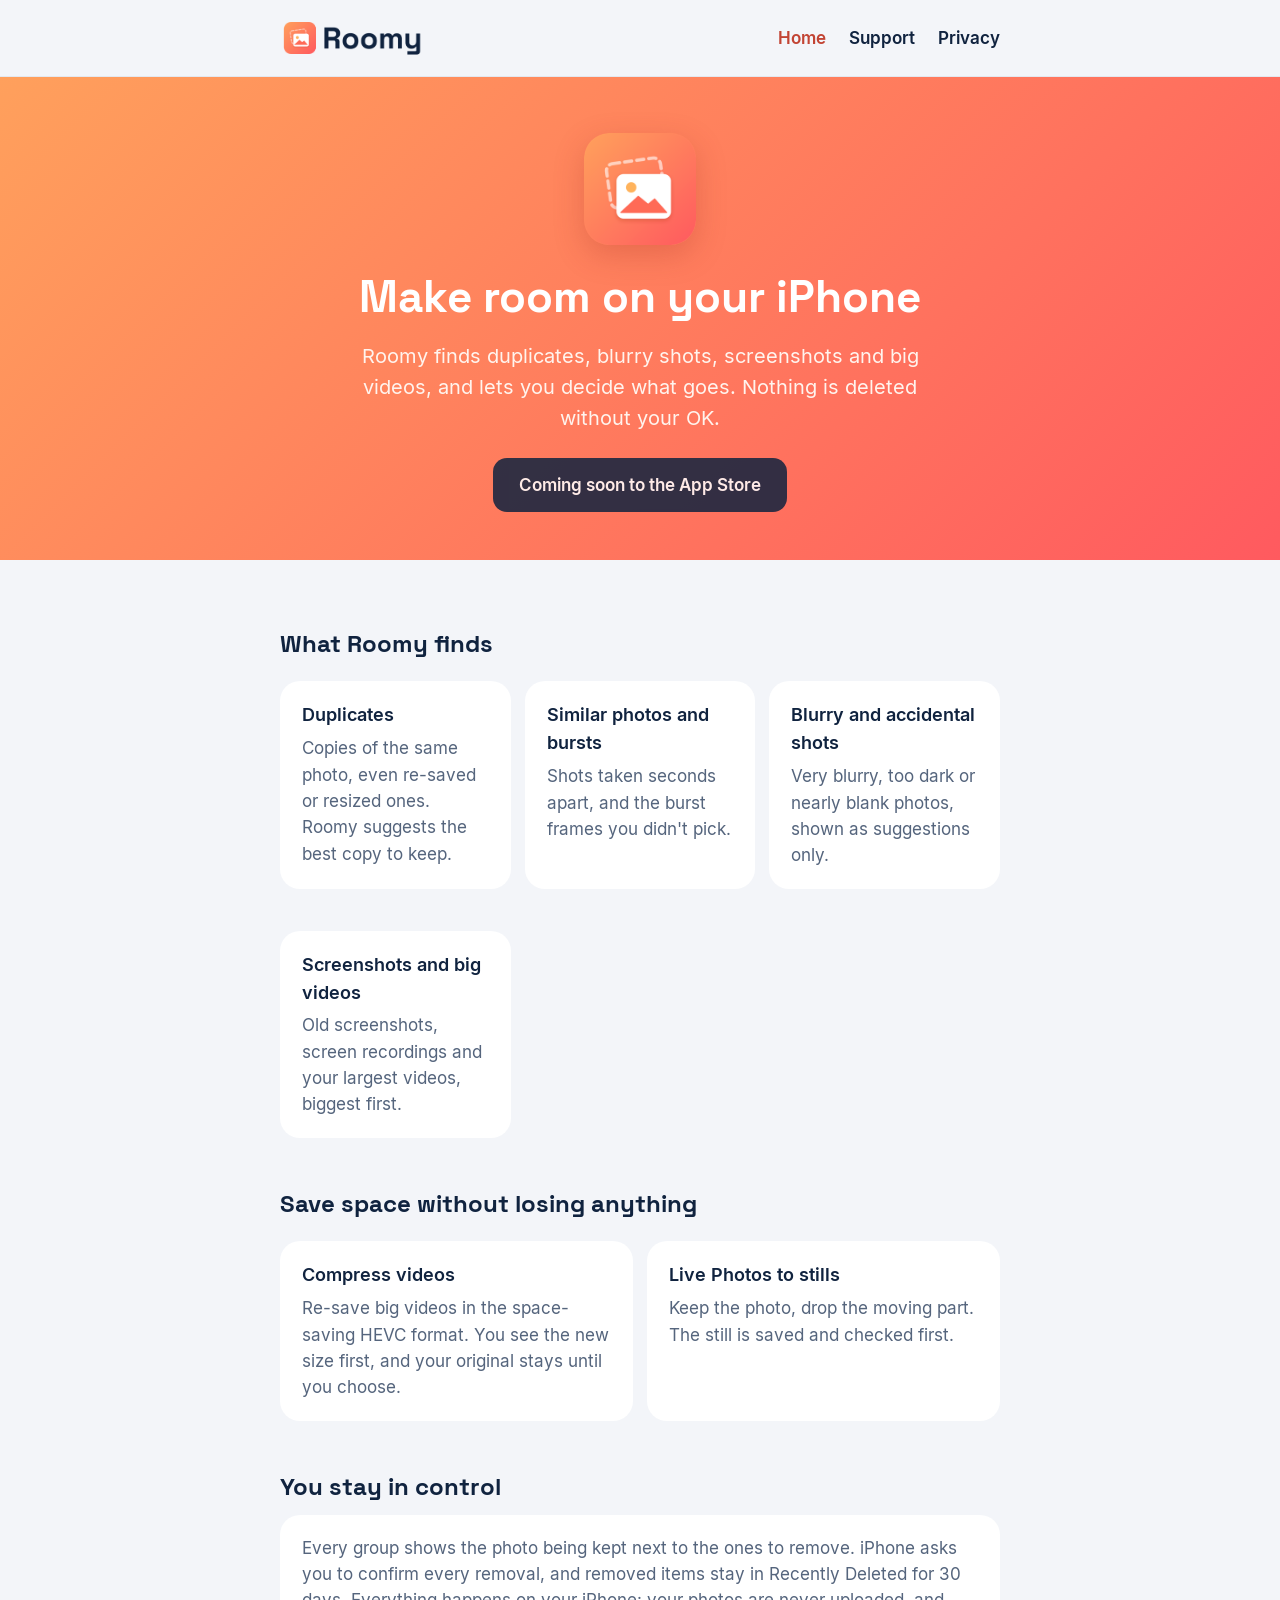
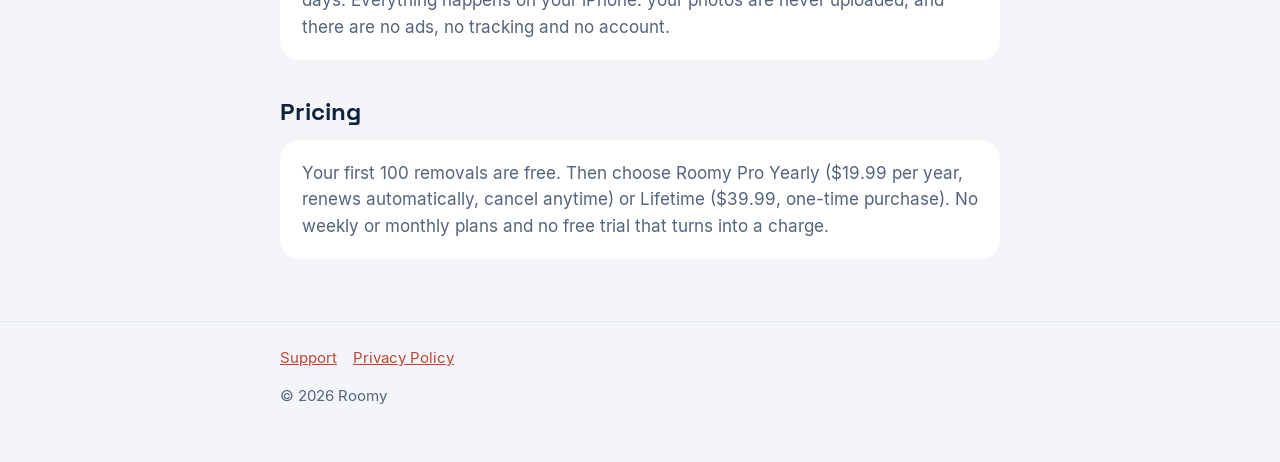
==== index.html @ 8ba1b9de "Roomy website: home, privacy policy, support Co-Authored-By: Claude Opus 5.5 <noreply@anthropic.com>" ====
<!doctype html>
<html lang="en">
<head>
  <meta charset="utf-8">
  <meta name="viewport" content="width=device-width, initial-scale=1">
  <title>Roomy: photo and video cleaner for iPhone</title>
  <meta name="description" content="Roomy finds duplicates, blurry shots, screenshots and big videos on your iPhone, and lets you decide what goes. Everything stays on your iPhone.">
  <link rel="icon" href="assets/favicon.png">
  <link rel="apple-touch-icon" href="assets/apple-touch-icon.png">
  <link rel="stylesheet" href="style.css">
</head>
<body>
  <header class="site">
    <div class="wrap">
      <a href="./"><img class="logo-light" src="assets/logo-navy.png" alt="Roomy"><img class="logo-dark" src="assets/logo-white.png" alt="Roomy"></a>
      <nav aria-label="Main">
        <a href="./" aria-current="page">Home</a>
        <a href="support.html">Support</a>
        <a href="privacy.html">Privacy</a>
      </nav>
    </div>
  </header>

  <section class="hero">
    <div class="wrap">
      <img src="assets/mark-256.png" alt="" width="112" height="112">
      <h1>Make room on your iPhone</h1>
      <p>Roomy finds duplicates, blurry shots, screenshots and big videos, and lets you decide what goes. Nothing is deleted without your OK.</p>
      <!-- TODO: replace with the App Store link and Apple's official badge once the app is live. -->
      <a class="button" href="#" aria-disabled="true">Coming soon to the App Store</a>
    </div>
  </section>

  <main>
    <div class="wrap">
      <h2>What Roomy finds</h2>
      <div class="grid">
        <div class="card"><h3>Duplicates</h3><p>Copies of the same photo, even re-saved or resized ones. Roomy suggests the best copy to keep.</p></div>
        <div class="card"><h3>Similar photos and bursts</h3><p>Shots taken seconds apart, and the burst frames you didn't pick.</p></div>
        <div class="card"><h3>Blurry and accidental shots</h3><p>Very blurry, too dark or nearly blank photos, shown as suggestions only.</p></div>
        <div class="card"><h3>Screenshots and big videos</h3><p>Old screenshots, screen recordings and your largest videos, biggest first.</p></div>
      </div>

      <h2>Save space without losing anything</h2>
      <div class="grid">
        <div class="card"><h3>Compress videos</h3><p>Re-save big videos in the space-saving HEVC format. You see the new size first, and your original stays until you choose.</p></div>
        <div class="card"><h3>Live Photos to stills</h3><p>Keep the photo, drop the moving part. The still is saved and checked first.</p></div>
      </div>

      <h2>You stay in control</h2>
      <div class="card">
        <p>Every group shows the photo being kept next to the ones to remove. iPhone asks you to confirm every removal, and removed items stay in Recently Deleted for 30 days. Everything happens on your iPhone: your photos are never uploaded, and there are no ads, no tracking and no account.</p>
      </div>

      <h2>Pricing</h2>
      <div class="card">
        <p>Your first 100 removals are free. Then choose Roomy Pro Yearly ($19.99 per year, renews automatically, cancel anytime) or Lifetime ($39.99, one-time purchase). No weekly or monthly plans and no free trial that turns into a charge.</p>
      </div>
    </div>
  </main>

  <footer class="site">
    <div class="wrap">
      <a href="support.html">Support</a><a href="privacy.html">Privacy Policy</a>
      <p>© 2026 Roomy</p>
    </div>
  </footer>
</body>
</html>
---- style.css ----
/* Roomy website. Fonts are served from this site (no third-party requests). */
@font-face { font-family: "Inter"; src: url("assets/Inter-Regular.ttf") format("truetype"); font-weight: 400; font-display: swap; }
@font-face { font-family: "Inter"; src: url("assets/Inter-SemiBold.ttf") format("truetype"); font-weight: 600; font-display: swap; }
@font-face { font-family: "Space Grotesk"; src: url("assets/SpaceGrotesk-Bold.ttf") format("truetype"); font-weight: 700; font-display: swap; }

:root {
  --navy: #10233F;
  --coral: #C94A36;
  --coral-text: #C24434;
  --coral-a: #FFA05C;
  --coral-b: #FF5A5F;
  --bg: #F3F5F9;
  --card: #FFFFFF;
  --ink: #10233F;
  --ink-2: #55657D;
  --line: #E3E8F0;
}
@media (prefers-color-scheme: dark) {
  :root { --bg: #0A1628; --card: #15263F; --ink: #EEF2F8; --ink-2: #A3B1C6; --line: #263A55; --coral-text: #FF9470; }
}

* { box-sizing: border-box; }
html { -webkit-text-size-adjust: 100%; }
body {
  margin: 0;
  font-family: "Inter", -apple-system, BlinkMacSystemFont, "Segoe UI", sans-serif;
  font-size: 17px;
  line-height: 1.55;
  color: var(--ink);
  background: var(--bg);
}
a { color: var(--coral-text); }
a:focus-visible, button:focus-visible { outline: 3px solid var(--coral-text); outline-offset: 2px; border-radius: 6px; }

.wrap { max-width: 760px; margin: 0 auto; padding: 0 20px; }

header.site {
  padding: 18px 0;
  border-bottom: 1px solid var(--line);
}
header.site .wrap { display: flex; align-items: center; justify-content: space-between; gap: 16px; flex-wrap: wrap; }
header.site img { height: 40px; width: auto; display: block; }
.logo-dark { display: none !important; }
@media (prefers-color-scheme: dark) {
  .logo-light { display: none !important; }
  .logo-dark { display: block !important; }
}
nav a { margin-left: 18px; font-weight: 600; text-decoration: none; color: var(--ink); }
nav a:first-child { margin-left: 0; }
nav a[aria-current="page"] { color: var(--coral-text); }

.hero {
  background: linear-gradient(135deg, var(--coral-a), var(--coral-b));
  color: #fff;
  padding: 56px 0 48px;
  text-align: center;
}
.hero img { width: 112px; height: 112px; border-radius: 25px; box-shadow: 0 10px 30px rgba(158, 42, 30, 0.25); }
h1, h2 { font-family: "Space Grotesk", "Inter", sans-serif; line-height: 1.15; margin: 0.6em 0 0.4em; }
.hero h1 { font-size: 44px; margin-top: 20px; }
.hero p { font-size: 20px; max-width: 560px; margin: 0 auto 24px; color: #FFF4EE; }

.button {
  display: inline-block;
  background: var(--navy);
  color: #fff;
  font-weight: 600;
  padding: 14px 26px;
  border-radius: 14px;
  text-decoration: none;
}
.button[aria-disabled="true"] { opacity: 0.85; cursor: default; }

main { padding: 32px 0 48px; }
main h1 { font-size: 36px; }
main h2 { font-size: 24px; margin-top: 1.6em; }
.card {
  background: var(--card);
  border-radius: 20px;
  padding: 20px 22px;
  margin: 14px 0;
}
.card h3 { margin: 0 0 6px; font-size: 18px; }
.card p { margin: 0; color: var(--ink-2); }
.grid { display: grid; grid-template-columns: repeat(auto-fit, minmax(220px, 1fr)); gap: 14px; }
.muted { color: var(--ink-2); }
.placeholder { background: rgba(201, 74, 54, 0.12); padding: 1px 6px; border-radius: 6px; font-family: ui-monospace, Menlo, monospace; font-size: 0.92em; }

details { background: var(--card); border-radius: 16px; padding: 14px 18px; margin: 10px 0; }
summary { font-weight: 600; cursor: pointer; }
details p, details ol, details ul { color: var(--ink-2); margin-bottom: 0.4em; }

footer.site { border-top: 1px solid var(--line); padding: 24px 0 40px; color: var(--ink-2); font-size: 15px; }
footer.site a { margin-right: 16px; }
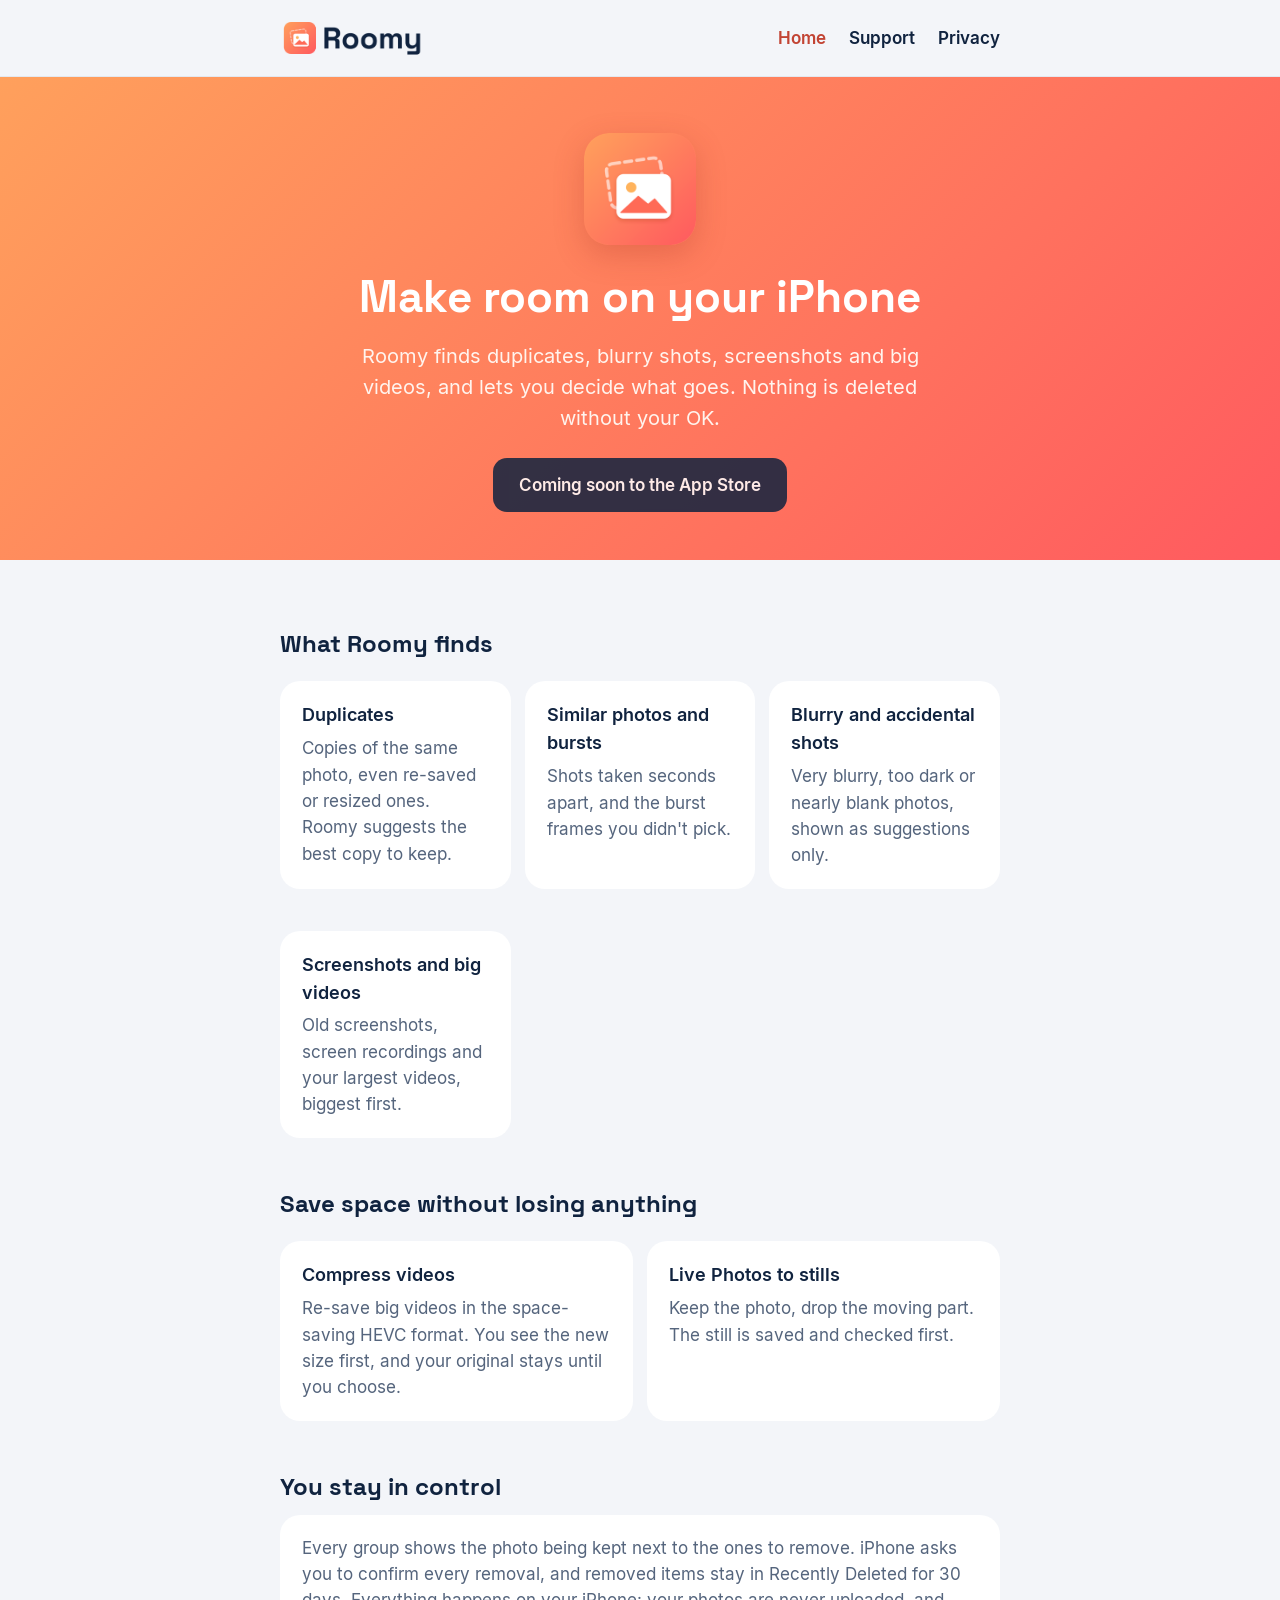
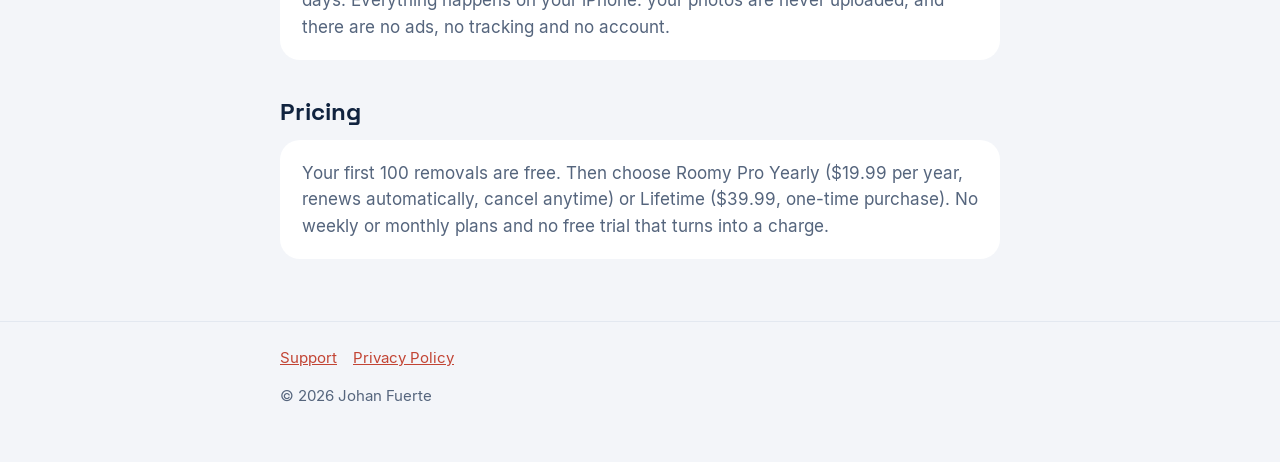
==== commit 09e2e497: "Copyright: Johan Fuerte" ====
--- a/index.html
+++ b/index.html
@@ -62,7 +62,7 @@
   <footer class="site">
     <div class="wrap">
       <a href="support.html">Support</a><a href="privacy.html">Privacy Policy</a>
-      <p>© 2026 Roomy</p>
+      <p>© 2026 Johan Fuerte</p>
     </div>
   </footer>
 </body>
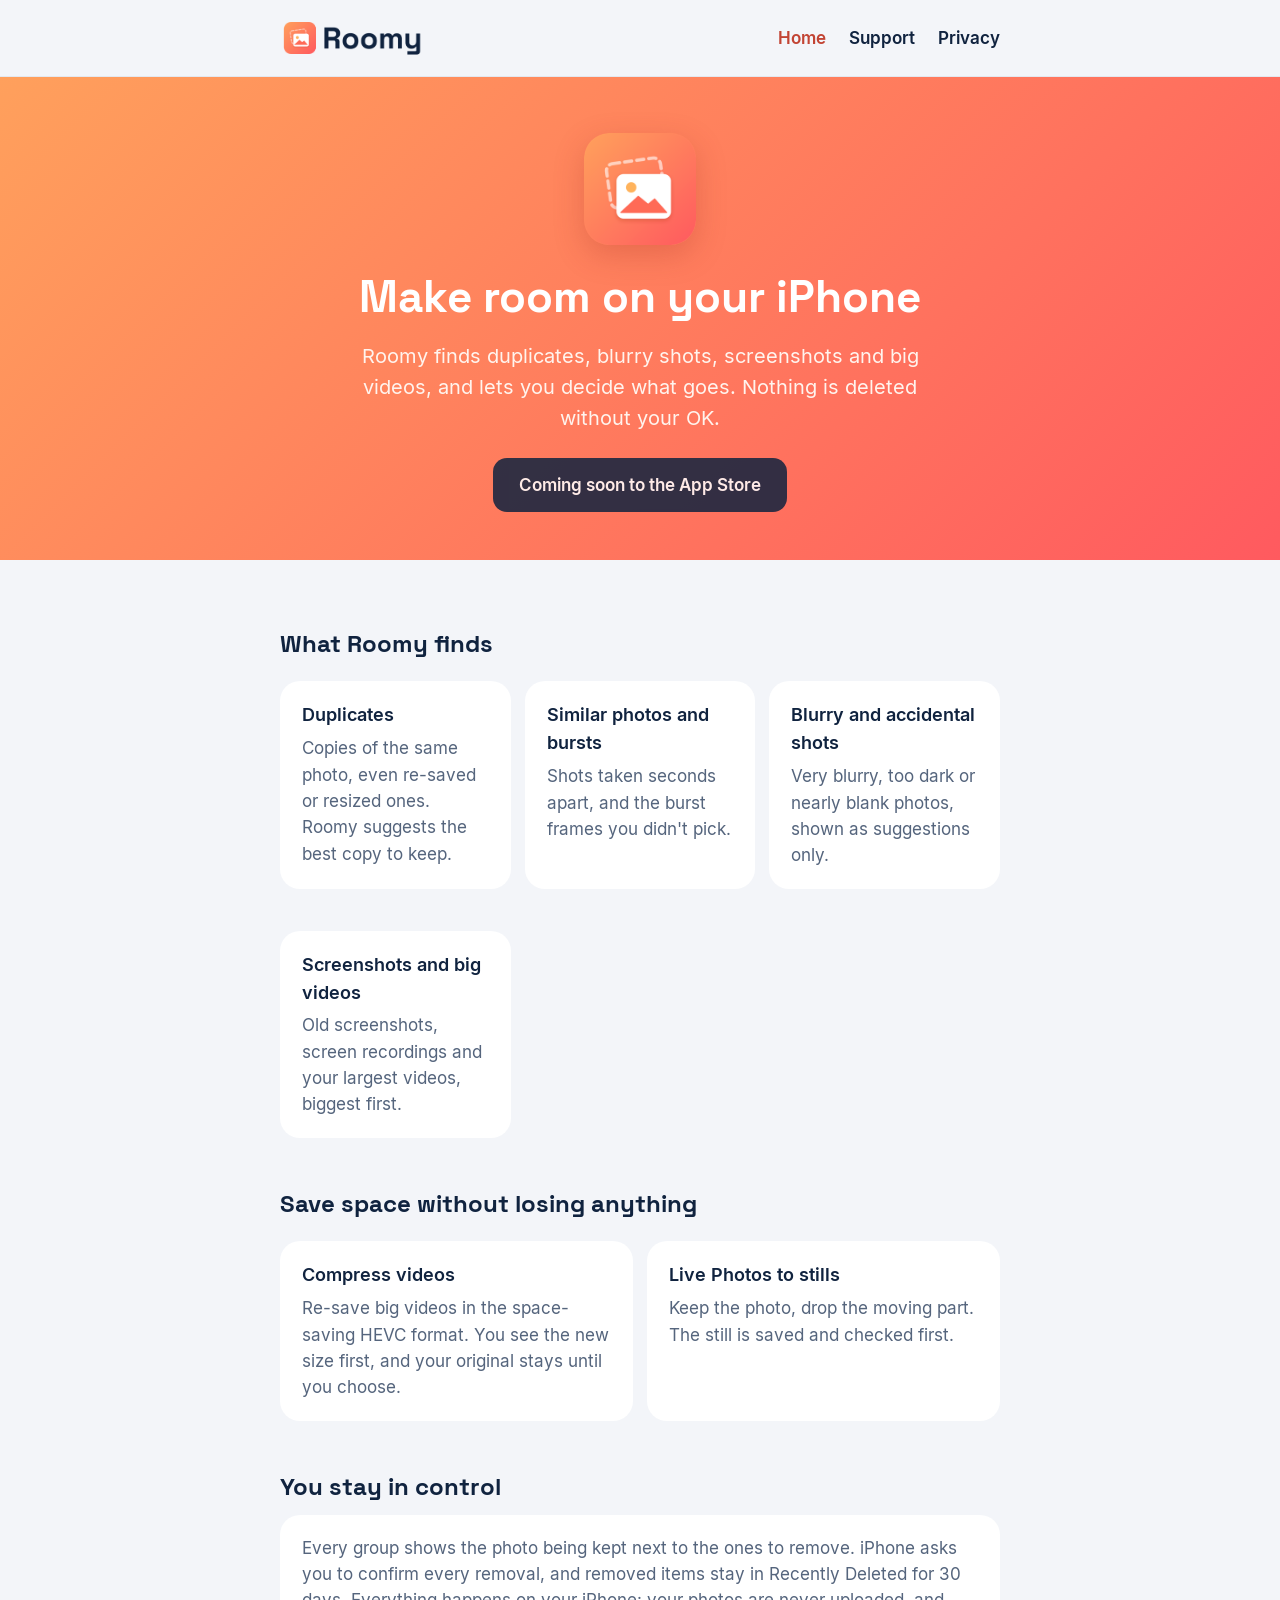
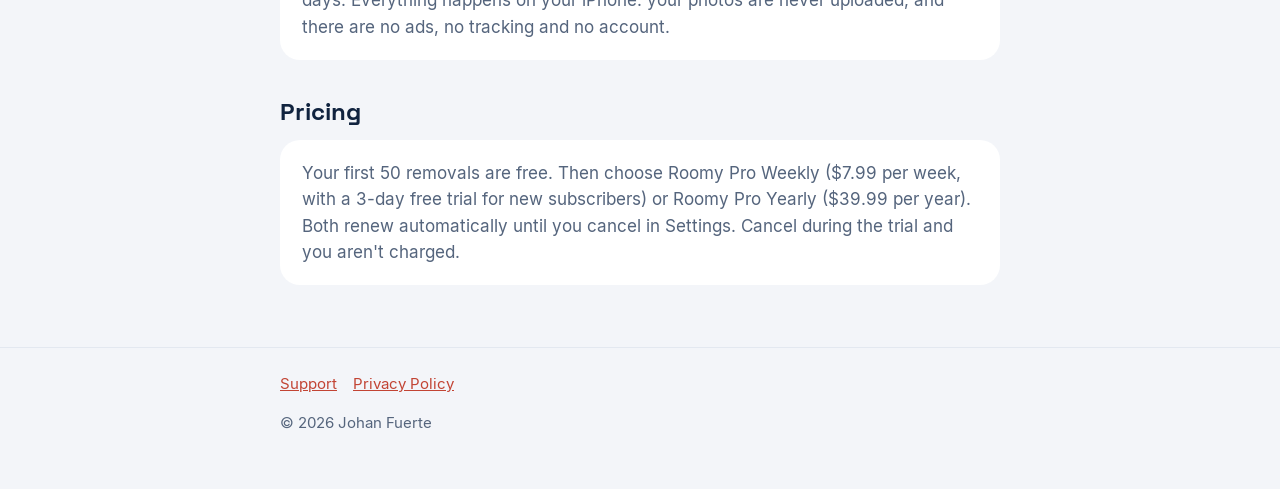
==== commit 8c9a6992: "Pricing: Weekly $7.99 with 3-day free trial or Yearly $39.99; 50 free removals; remove old pricing c" ====
--- a/index.html
+++ b/index.html
@@ -54,7 +54,7 @@
 
       <h2>Pricing</h2>
       <div class="card">
-        <p>Your first 100 removals are free. Then choose Roomy Pro Yearly ($19.99 per year, renews automatically, cancel anytime) or Lifetime ($39.99, one-time purchase). No weekly or monthly plans and no free trial that turns into a charge.</p>
+        <p>Your first 50 removals are free. Then choose Roomy Pro Weekly ($7.99 per week, with a 3-day free trial for new subscribers) or Roomy Pro Yearly ($39.99 per year). Both renew automatically until you cancel in Settings. Cancel during the trial and you aren't charged.</p>
       </div>
     </div>
   </main>
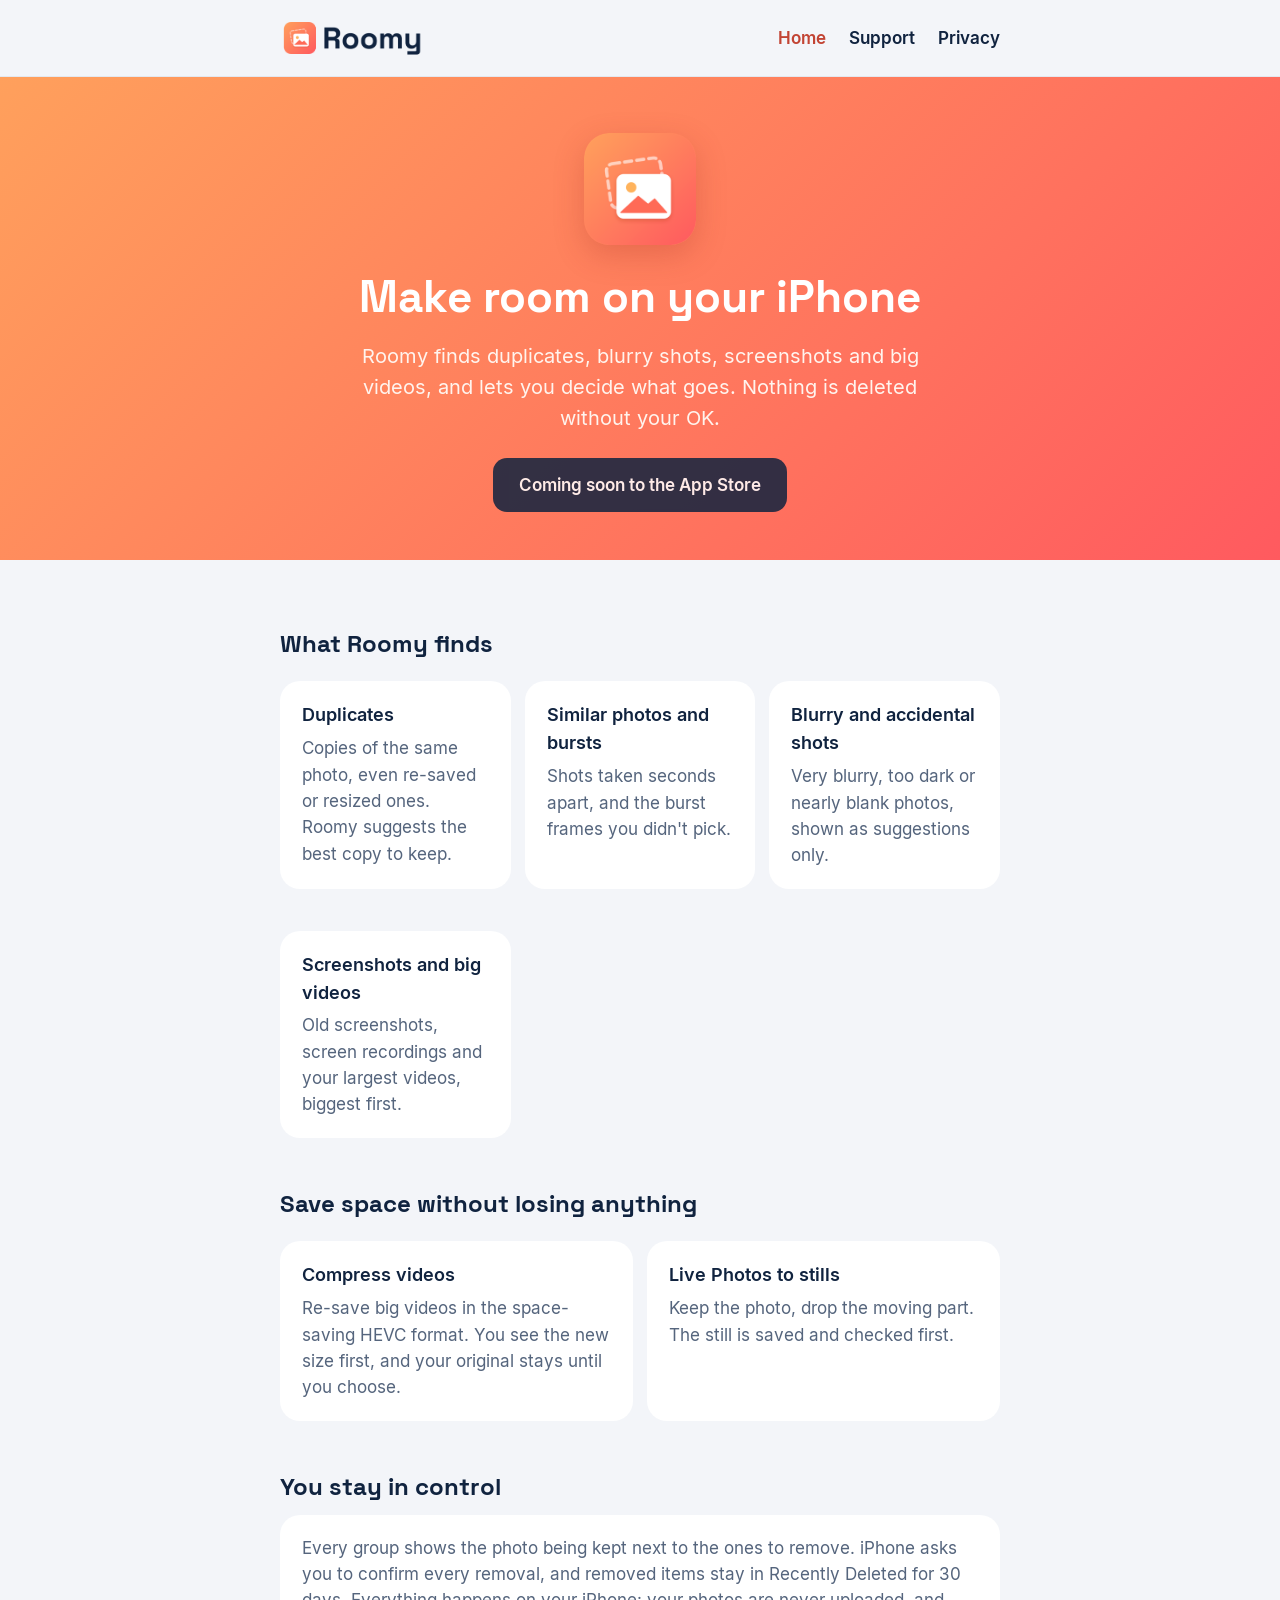
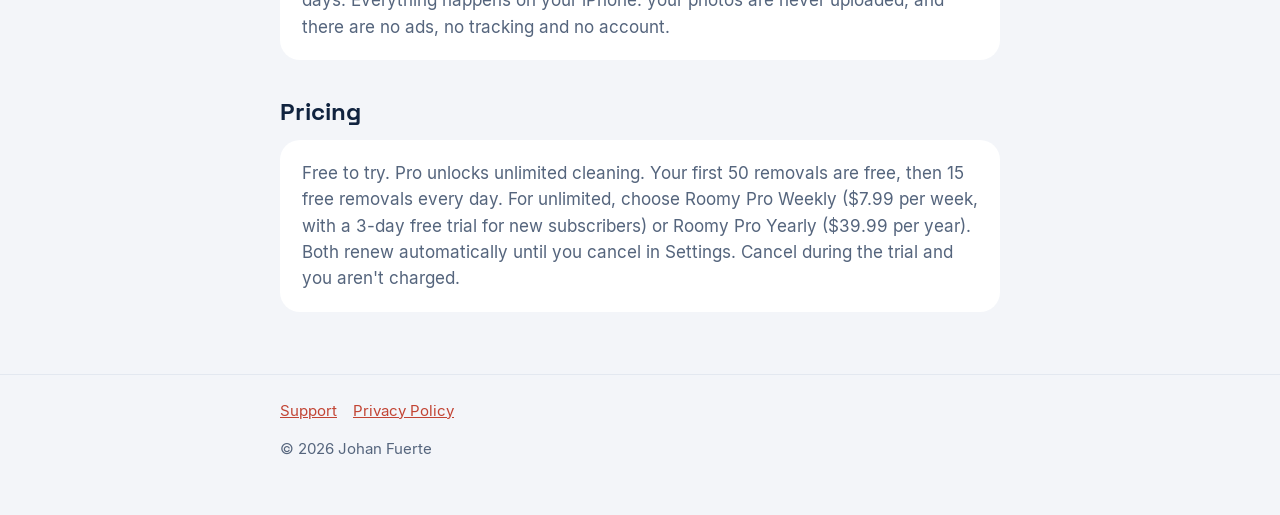
==== commit 61324b3b: "Free tier (50, then 15 a day); privacy policy covers Contacts, Face ID and the Private Vault Co-Auth" ====
--- a/index.html
+++ b/index.html
@@ -54,7 +54,7 @@
 
       <h2>Pricing</h2>
       <div class="card">
-        <p>Your first 50 removals are free. Then choose Roomy Pro Weekly ($7.99 per week, with a 3-day free trial for new subscribers) or Roomy Pro Yearly ($39.99 per year). Both renew automatically until you cancel in Settings. Cancel during the trial and you aren't charged.</p>
+        <p>Free to try. Pro unlocks unlimited cleaning. Your first 50 removals are free, then 15 free removals every day. For unlimited, choose Roomy Pro Weekly ($7.99 per week, with a 3-day free trial for new subscribers) or Roomy Pro Yearly ($39.99 per year). Both renew automatically until you cancel in Settings. Cancel during the trial and you aren't charged.</p>
       </div>
     </div>
   </main>
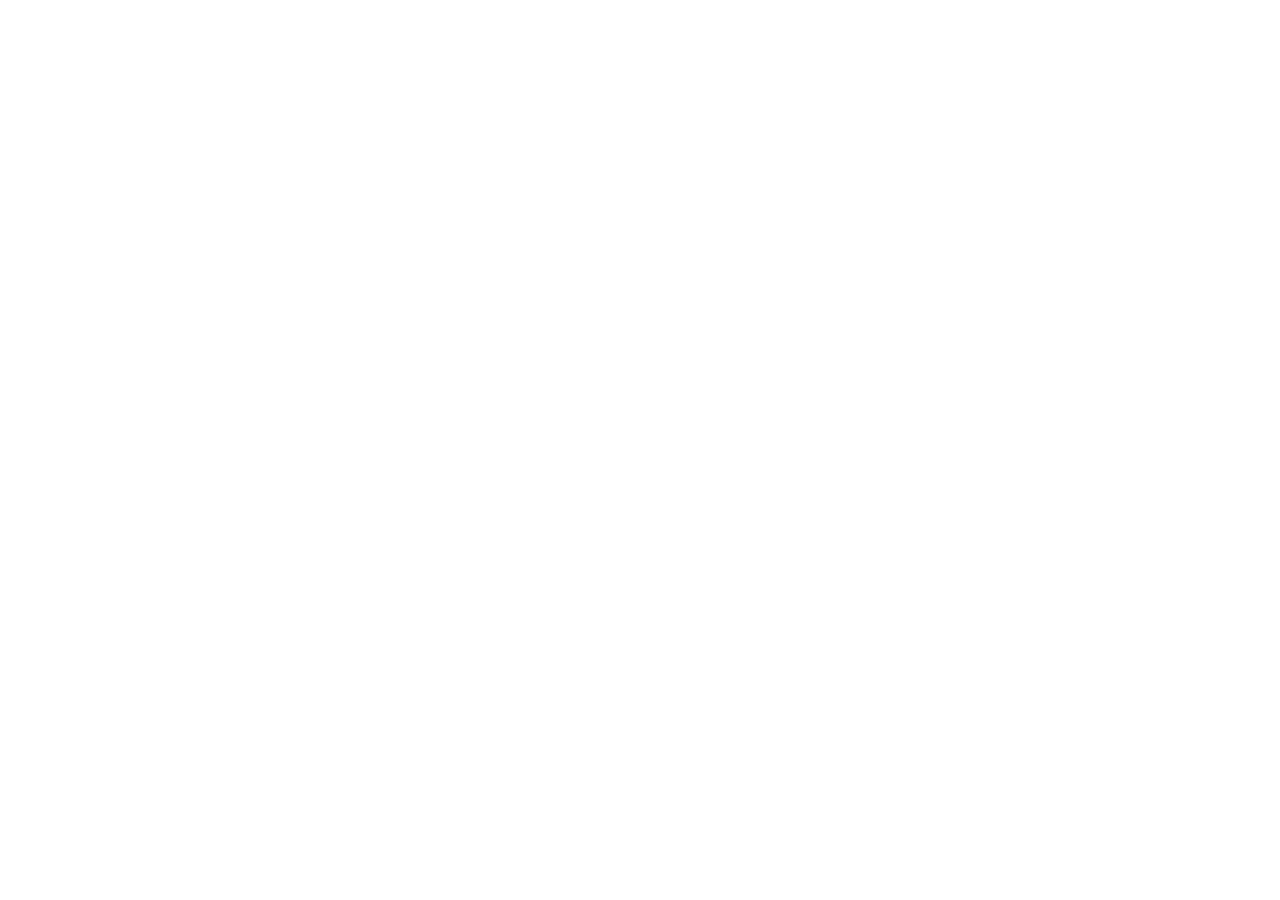
==== commit ab11bbd9: "Redirect every page to the new site at getroomy.github.io Co-Authored-By: Claude Opus 5.5 <noreply@a" ====
--- a/index.html
+++ b/index.html
@@ -2,68 +2,14 @@
 <html lang="en">
 <head>
   <meta charset="utf-8">
+  <title>Roomy has moved</title>
   <meta name="viewport" content="width=device-width, initial-scale=1">
-  <title>Roomy: photo and video cleaner for iPhone</title>
-  <meta name="description" content="Roomy finds duplicates, blurry shots, screenshots and big videos on your iPhone, and lets you decide what goes. Everything stays on your iPhone.">
-  <link rel="icon" href="assets/favicon.png">
-  <link rel="apple-touch-icon" href="assets/apple-touch-icon.png">
-  <link rel="stylesheet" href="style.css">
+  <meta name="robots" content="noindex">
+  <link rel="canonical" href="https://getroomy.github.io/">
+  <meta http-equiv="refresh" content="0; url=https://getroomy.github.io/">
+  <script>location.replace("https://getroomy.github.io/" + location.hash);</script>
 </head>
 <body>
-  <header class="site">
-    <div class="wrap">
-      <a href="./"><img class="logo-light" src="assets/logo-navy.png" alt="Roomy"><img class="logo-dark" src="assets/logo-white.png" alt="Roomy"></a>
-      <nav aria-label="Main">
-        <a href="./" aria-current="page">Home</a>
-        <a href="support.html">Support</a>
-        <a href="privacy.html">Privacy</a>
-      </nav>
-    </div>
-  </header>
-
-  <section class="hero">
-    <div class="wrap">
-      <img src="assets/mark-256.png" alt="" width="112" height="112">
-      <h1>Make room on your iPhone</h1>
-      <p>Roomy finds duplicates, blurry shots, screenshots and big videos, and lets you decide what goes. Nothing is deleted without your OK.</p>
-      <!-- TODO: replace with the App Store link and Apple's official badge once the app is live. -->
-      <a class="button" href="#" aria-disabled="true">Coming soon to the App Store</a>
-    </div>
-  </section>
-
-  <main>
-    <div class="wrap">
-      <h2>What Roomy finds</h2>
-      <div class="grid">
-        <div class="card"><h3>Duplicates</h3><p>Copies of the same photo, even re-saved or resized ones. Roomy suggests the best copy to keep.</p></div>
-        <div class="card"><h3>Similar photos and bursts</h3><p>Shots taken seconds apart, and the burst frames you didn't pick.</p></div>
-        <div class="card"><h3>Blurry and accidental shots</h3><p>Very blurry, too dark or nearly blank photos, shown as suggestions only.</p></div>
-        <div class="card"><h3>Screenshots and big videos</h3><p>Old screenshots, screen recordings and your largest videos, biggest first.</p></div>
-      </div>
-
-      <h2>Save space without losing anything</h2>
-      <div class="grid">
-        <div class="card"><h3>Compress videos</h3><p>Re-save big videos in the space-saving HEVC format. You see the new size first, and your original stays until you choose.</p></div>
-        <div class="card"><h3>Live Photos to stills</h3><p>Keep the photo, drop the moving part. The still is saved and checked first.</p></div>
-      </div>
-
-      <h2>You stay in control</h2>
-      <div class="card">
-        <p>Every group shows the photo being kept next to the ones to remove. iPhone asks you to confirm every removal, and removed items stay in Recently Deleted for 30 days. Everything happens on your iPhone: your photos are never uploaded, and there are no ads, no tracking and no account.</p>
-      </div>
-
-      <h2>Pricing</h2>
-      <div class="card">
-        <p>Free to try. Pro unlocks unlimited cleaning. Your first 50 removals are free, then 15 free removals every day. For unlimited, choose Roomy Pro Weekly ($7.99 per week, with a 3-day free trial for new subscribers) or Roomy Pro Yearly ($39.99 per year). Both renew automatically until you cancel in Settings. Cancel during the trial and you aren't charged.</p>
-      </div>
-    </div>
-  </main>
-
-  <footer class="site">
-    <div class="wrap">
-      <a href="support.html">Support</a><a href="privacy.html">Privacy Policy</a>
-      <p>© 2026 Johan Fuerte</p>
-    </div>
-  </footer>
+  <p>Roomy's website has moved to <a href="https://getroomy.github.io/">https://getroomy.github.io/</a>.</p>
 </body>
 </html>
